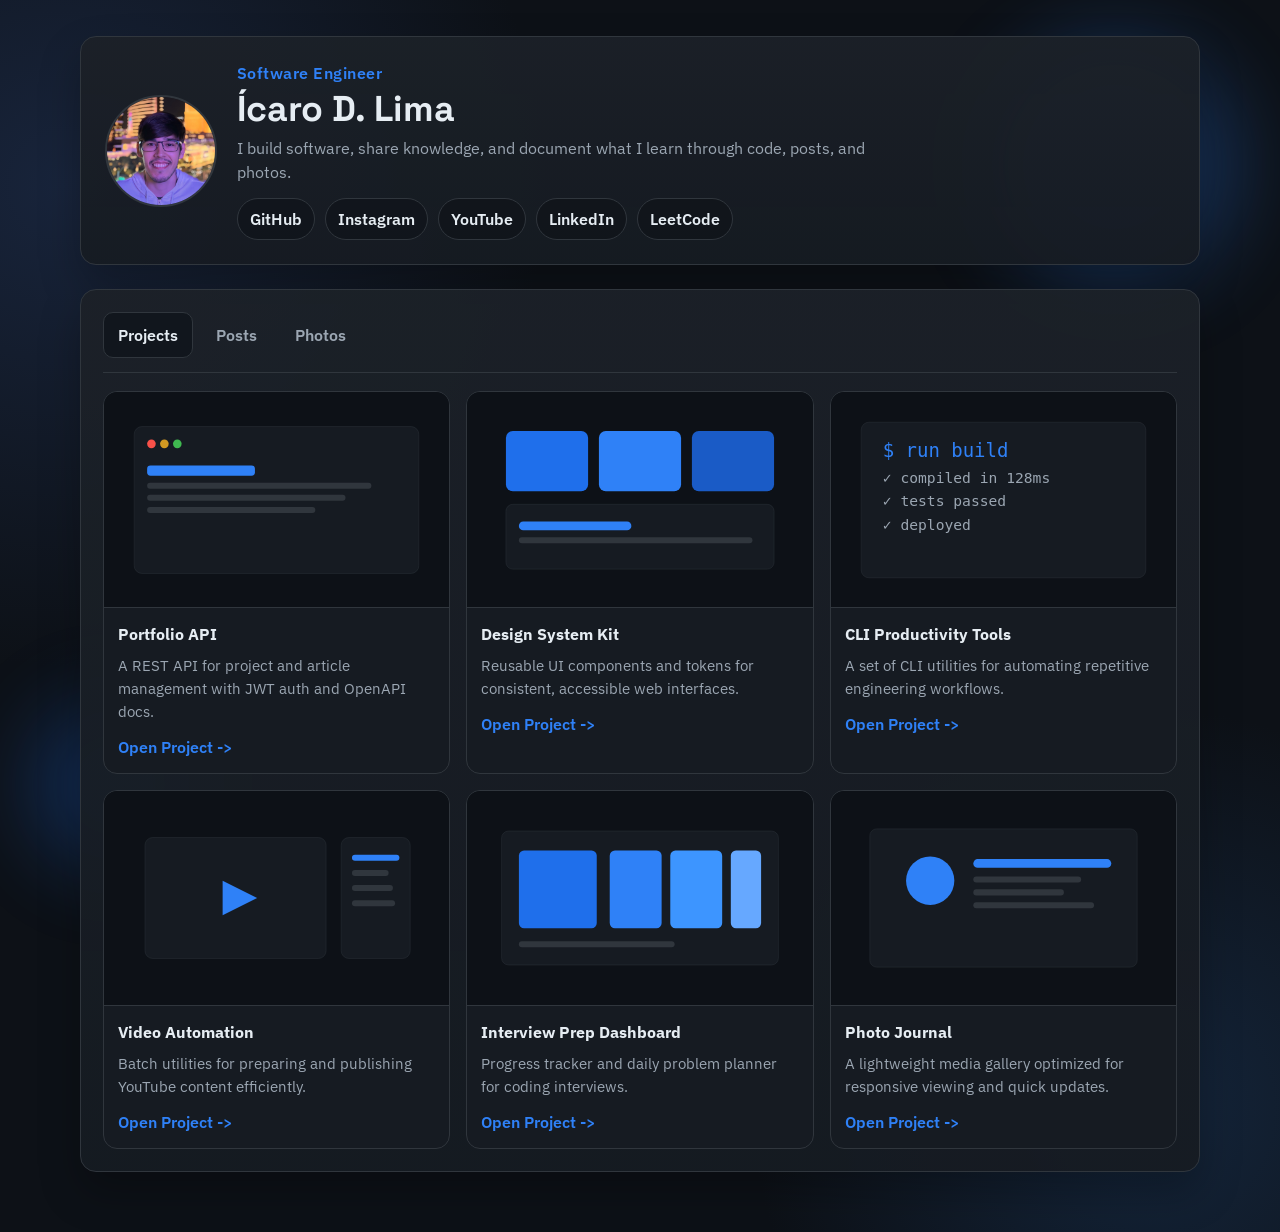
==== index.html @ 6a0c55c6 "Add personal site and GitHub Pages workflow" ====
<!doctype html>
<html lang="en">
  <head>
    <meta charset="UTF-8" />
    <meta name="viewport" content="width=device-width, initial-scale=1.0" />
    <title>Ícaro D. Lima</title>
    <meta
      name="description"
      content="Personal website of Ícaro D. Lima with projects, posts, and photos."
    />
    <link rel="preconnect" href="https://fonts.googleapis.com" />
    <link rel="preconnect" href="https://fonts.gstatic.com" crossorigin />
    <link
      href="https://fonts.googleapis.com/css2?family=IBM+Plex+Sans:wght@400;500;600;700&family=Space+Grotesk:wght@500;700&display=swap"
      rel="stylesheet"
    />
    <link rel="stylesheet" href="styles.css" />
  </head>
  <body>
    <div class="bg-orb orb-1" aria-hidden="true"></div>
    <div class="bg-orb orb-2" aria-hidden="true"></div>

    <main class="container">
      <section class="profile-card">
        <img
          class="profile-image"
          src="profile_picture.jpg"
          alt="Profile picture of Ícaro D. Lima"
        />
        <div class="profile-meta">
          <p class="profile-kicker">Software Engineer</p>
          <h1>Ícaro D. Lima</h1>
          <p class="profile-summary">
            I build software, share knowledge, and document what I learn through code, posts, and photos.
          </p>
          <nav class="social-links" aria-label="Social media links">
            <a href="https://github.com/icarodlima" target="_blank" rel="noreferrer">GitHub</a>
            <a href="https://www.instagram.com/icarodlima" target="_blank" rel="noreferrer">Instagram</a>
            <a href="https://www.youtube.com/@icarodlima" target="_blank" rel="noreferrer">YouTube</a>
            <a href="https://www.linkedin.com/in/icarodlima" target="_blank" rel="noreferrer">LinkedIn</a>
            <a href="https://leetcode.com/u/icarodlima" target="_blank" rel="noreferrer">LeetCode</a>
          </nav>
        </div>
      </section>

      <section class="content-card">
        <div class="tabs" role="tablist" aria-label="Website sections">
          <button class="tab active" role="tab" aria-selected="true" aria-controls="projects-panel" id="projects-tab" data-tab="projects-panel">
            Projects
          </button>
          <button class="tab" role="tab" aria-selected="false" aria-controls="posts-panel" id="posts-tab" data-tab="posts-panel">
            Posts
          </button>
          <button class="tab" role="tab" aria-selected="false" aria-controls="photos-panel" id="photos-tab" data-tab="photos-panel">
            Photos
          </button>
        </div>

        <section class="panel active" role="tabpanel" id="projects-panel" aria-labelledby="projects-tab">
          <div id="projects-grid" class="card-grid"></div>
        </section>

        <section class="panel" role="tabpanel" id="posts-panel" aria-labelledby="posts-tab" hidden>
          <div id="posts-list" class="post-list"></div>
        </section>

        <section class="panel" role="tabpanel" id="photos-panel" aria-labelledby="photos-tab" hidden>
          <div id="photos-grid" class="card-grid"></div>
        </section>
      </section>
    </main>

    <script src="script.js"></script>
  </body>
</html>
---- styles.css ----
:root {
  --bg: #0d1117;
  --bg-soft: #161b22;
  --surface: #1c2128;
  --surface-hover: #252c36;
  --text: #e6edf3;
  --muted: #9ba6b2;
  --border: #30363d;
  --accent: #2f81f7;
  --accent-soft: rgba(47, 129, 247, 0.2);
  --shadow: 0 20px 40px rgba(0, 0, 0, 0.25);
  --radius: 16px;
}

* {
  box-sizing: border-box;
}

html,
body {
  margin: 0;
  min-height: 100%;
}

body {
  font-family: "IBM Plex Sans", sans-serif;
  background: radial-gradient(circle at 5% 15%, #18243b, transparent 30%),
    radial-gradient(circle at 90% 90%, #14253b, transparent 25%),
    var(--bg);
  color: var(--text);
  line-height: 1.5;
}

.bg-orb {
  position: fixed;
  border-radius: 999px;
  pointer-events: none;
  filter: blur(42px);
  opacity: 0.28;
  z-index: 0;
  animation: float 8s ease-in-out infinite;
}

.orb-1 {
  width: 250px;
  height: 250px;
  background: #2f81f7;
  top: 40px;
  right: 40px;
}

.orb-2 {
  width: 170px;
  height: 170px;
  background: #1f6feb;
  bottom: 30px;
  left: 30px;
  animation-delay: 1.4s;
}

@keyframes float {
  0%,
  100% {
    transform: translateY(0);
  }
  50% {
    transform: translateY(-15px);
  }
}

.container {
  position: relative;
  z-index: 1;
  width: min(1120px, 92vw);
  margin: 36px auto 60px;
  display: grid;
  gap: 24px;
}

.profile-card,
.content-card {
  background: linear-gradient(180deg, rgba(28, 33, 40, 0.95), rgba(22, 27, 34, 0.94));
  border: 1px solid var(--border);
  border-radius: var(--radius);
  box-shadow: var(--shadow);
}

.profile-card {
  display: flex;
  gap: 20px;
  align-items: center;
  padding: 24px;
}

.profile-image {
  width: 112px;
  height: 112px;
  border-radius: 50%;
  border: 2px solid var(--border);
  object-fit: cover;
}

.profile-meta h1 {
  font-family: "Space Grotesk", sans-serif;
  margin: 0;
  font-size: clamp(1.8rem, 2.8vw, 2.3rem);
  line-height: 1.1;
}

.profile-kicker {
  margin: 0 0 4px;
  color: var(--accent);
  font-weight: 600;
  letter-spacing: 0.03em;
}

.profile-summary {
  margin: 8px 0 14px;
  color: var(--muted);
  max-width: 68ch;
}

.social-links {
  display: flex;
  flex-wrap: wrap;
  gap: 10px;
}

.social-links a {
  color: var(--text);
  text-decoration: none;
  font-weight: 600;
  border: 1px solid var(--border);
  border-radius: 999px;
  padding: 8px 12px;
  background: rgba(13, 17, 23, 0.55);
  transition: background 140ms ease, border-color 140ms ease, transform 140ms ease;
}

.social-links a:hover {
  background: var(--accent-soft);
  border-color: var(--accent);
  transform: translateY(-1px);
}

.content-card {
  padding: 22px;
}

.tabs {
  display: flex;
  flex-wrap: wrap;
  gap: 8px;
  margin-bottom: 18px;
  border-bottom: 1px solid var(--border);
  padding-bottom: 14px;
}

.tab {
  font: inherit;
  font-weight: 600;
  color: var(--muted);
  border: 1px solid transparent;
  border-radius: 10px;
  background: transparent;
  padding: 10px 14px;
  cursor: pointer;
  transition: color 140ms ease, background 140ms ease, border-color 140ms ease;
}

.tab:hover {
  color: var(--text);
  background: rgba(13, 17, 23, 0.5);
}

.tab.active {
  color: var(--text);
  border-color: var(--border);
  background: rgba(13, 17, 23, 0.65);
}

.card-grid {
  display: grid;
  grid-template-columns: repeat(3, minmax(0, 1fr));
  gap: 16px;
}

.card {
  border: 1px solid var(--border);
  border-radius: 14px;
  overflow: hidden;
  background: var(--bg-soft);
  display: flex;
  flex-direction: column;
}

.card-image {
  width: 100%;
  aspect-ratio: 16 / 10;
  object-fit: cover;
  border-bottom: 1px solid var(--border);
}

.card-body {
  padding: 14px;
}

.card-title {
  margin: 0 0 8px;
  font-size: 1rem;
}

.card-description {
  color: var(--muted);
  margin: 0;
  font-size: 0.95rem;
}

.card-link {
  margin-top: 12px;
  display: inline-flex;
  align-items: center;
  gap: 4px;
  color: var(--accent);
  text-decoration: none;
  font-weight: 600;
}

.card-link:hover {
  text-decoration: underline;
}

.post-list {
  display: grid;
  gap: 14px;
}

.post-card {
  border: 1px solid var(--border);
  border-radius: 14px;
  padding: 16px;
  background: var(--bg-soft);
}

.post-card h1,
.post-card h2,
.post-card h3,
.post-card h4 {
  margin-top: 0;
}

.post-card p,
.post-card ul,
.post-card ol {
  color: var(--muted);
}

.post-card code {
  background: rgba(110, 118, 129, 0.2);
  border: 1px solid var(--border);
  border-radius: 6px;
  padding: 1px 6px;
  color: #c9d1d9;
}

.post-card pre {
  background: #0b0f14;
  border: 1px solid var(--border);
  border-radius: 8px;
  overflow-x: auto;
  padding: 10px;
}

.post-card a {
  color: var(--accent);
}

@media (max-width: 960px) {
  .card-grid {
    grid-template-columns: repeat(2, minmax(0, 1fr));
  }
}

@media (max-width: 700px) {
  .container {
    margin: 20px auto 40px;
    width: min(1100px, 94vw);
  }

  .profile-card {
    flex-direction: column;
    text-align: center;
  }

  .profile-summary {
    margin-inline: auto;
  }

  .social-links {
    justify-content: center;
  }

  .card-grid {
    grid-template-columns: 1fr;
  }
}
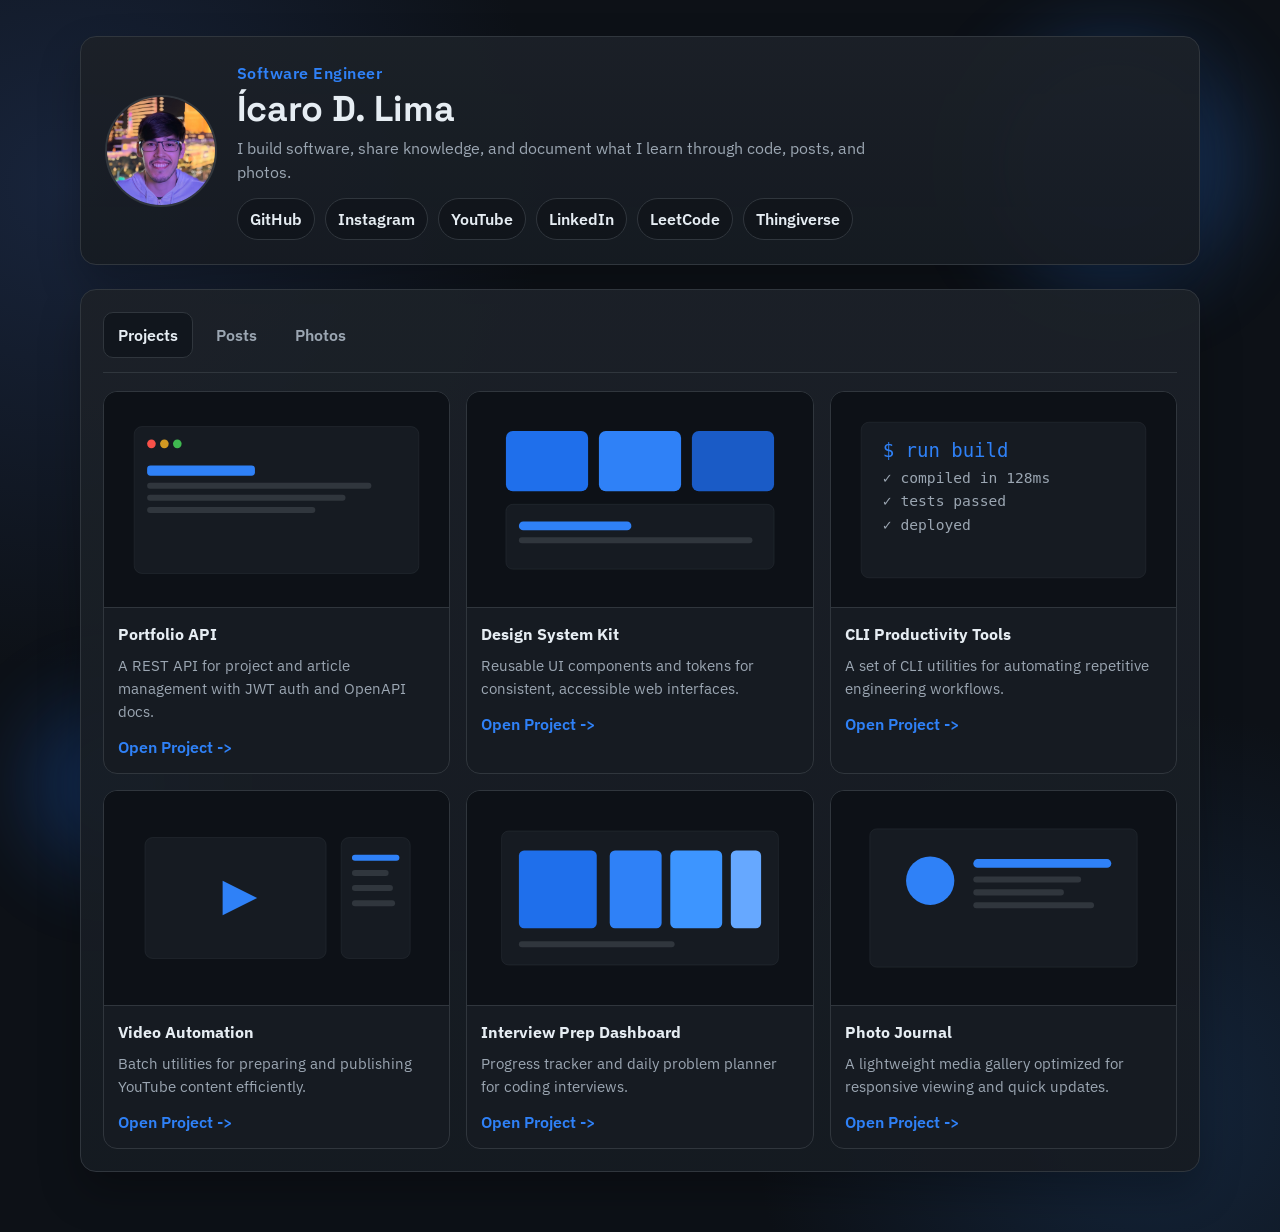
==== commit f3d0fc1b: "Update social handles and add content editing guide" ====
--- a/index.html
+++ b/index.html
@@ -34,11 +34,12 @@
             I build software, share knowledge, and document what I learn through code, posts, and photos.
           </p>
           <nav class="social-links" aria-label="Social media links">
-            <a href="https://github.com/icarodlima" target="_blank" rel="noreferrer">GitHub</a>
+            <a href="https://github.com/Icaro-Lima" target="_blank" rel="noreferrer">GitHub</a>
             <a href="https://www.instagram.com/icarodlima" target="_blank" rel="noreferrer">Instagram</a>
             <a href="https://www.youtube.com/@icarodlima" target="_blank" rel="noreferrer">YouTube</a>
-            <a href="https://www.linkedin.com/in/icarodlima" target="_blank" rel="noreferrer">LinkedIn</a>
-            <a href="https://leetcode.com/u/icarodlima" target="_blank" rel="noreferrer">LeetCode</a>
+            <a href="https://www.linkedin.com/in/icaro-lima" target="_blank" rel="noreferrer">LinkedIn</a>
+            <a href="https://leetcode.com/u/IcaroDLima" target="_blank" rel="noreferrer">LeetCode</a>
+            <a href="https://www.thingiverse.com/icarodlima" target="_blank" rel="noreferrer">Thingiverse</a>
           </nav>
         </div>
       </section>
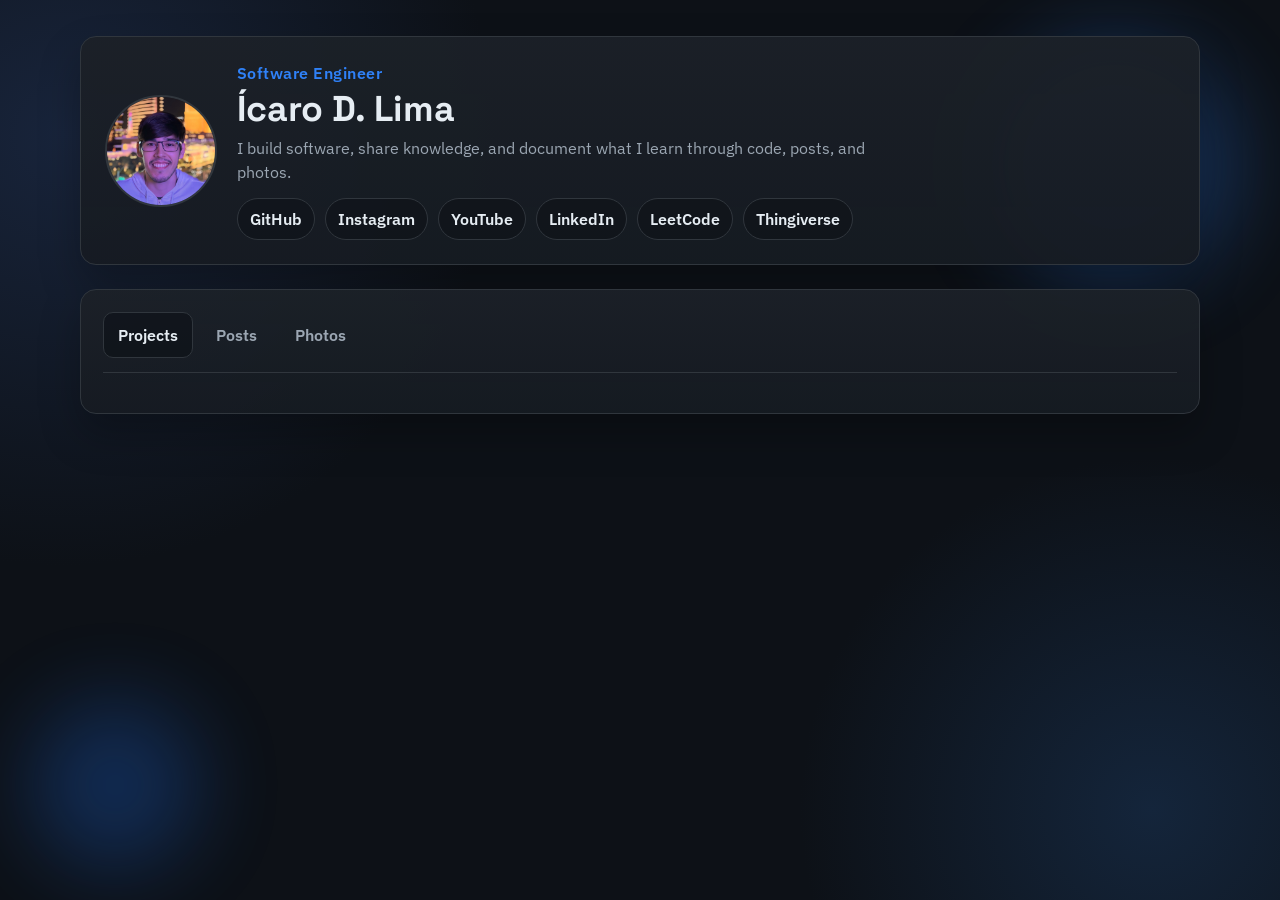
==== commit 20db62dd: "Add dedicated project pages with markdown details" ====
--- a/index.html
+++ b/index.html
@@ -71,6 +71,7 @@
       </section>
     </main>
 
+    <script src="projects-data.js"></script>
     <script src="script.js"></script>
   </body>
 </html>
--- a/styles.css
+++ b/styles.css
@@ -194,6 +194,22 @@
   flex-direction: column;
 }
 
+.card-anchor {
+  color: inherit;
+  text-decoration: none;
+  display: block;
+}
+
+.card-anchor .card {
+  transition: transform 140ms ease, border-color 140ms ease, background 140ms ease;
+}
+
+.card-anchor:hover .card {
+  transform: translateY(-2px);
+  border-color: var(--accent);
+  background: var(--surface-hover);
+}
+
 .card-image {
   width: 100%;
   aspect-ratio: 16 / 10;
@@ -201,6 +217,11 @@
   border-bottom: 1px solid var(--border);
 }
 
+.card-image.fit-contain {
+  object-fit: contain;
+  background: #0d1117;
+}
+
 .card-body {
   padding: 14px;
 }
@@ -210,24 +231,19 @@
   font-size: 1rem;
 }
 
+.card-date,
+.post-date {
+  margin: 0 0 8px;
+  color: var(--muted);
+  font-size: 0.82rem;
+  font-weight: 600;
+  letter-spacing: 0.02em;
+}
+
 .card-description {
   color: var(--muted);
   margin: 0;
   font-size: 0.95rem;
-}
-
-.card-link {
-  margin-top: 12px;
-  display: inline-flex;
-  align-items: center;
-  gap: 4px;
-  color: var(--accent);
-  text-decoration: none;
-  font-weight: 600;
-}
-
-.card-link:hover {
-  text-decoration: underline;
 }
 
 .post-list {
@@ -275,6 +291,72 @@
   color: var(--accent);
 }
 
+.project-page {
+  width: min(920px, 92vw);
+}
+
+.back-link {
+  display: inline-block;
+  margin-bottom: 16px;
+  color: var(--accent);
+  text-decoration: none;
+  font-weight: 600;
+}
+
+.back-link:hover {
+  text-decoration: underline;
+}
+
+.project-detail-card {
+  border: 1px solid var(--border);
+  border-radius: 14px;
+  background: var(--bg-soft);
+  overflow: hidden;
+}
+
+.project-hero {
+  width: 100%;
+  aspect-ratio: 16 / 8;
+  object-fit: cover;
+  border-bottom: 1px solid var(--border);
+}
+
+.project-hero.fit-contain {
+  object-fit: contain;
+  background: #0d1117;
+}
+
+.project-detail-body {
+  padding: 18px;
+}
+
+.project-detail-title {
+  margin: 0 0 10px;
+  font-family: "Space Grotesk", sans-serif;
+}
+
+.project-meta-item {
+  margin: 0 0 8px;
+  color: var(--muted);
+}
+
+.project-markdown h1,
+.project-markdown h2,
+.project-markdown h3,
+.project-markdown h4 {
+  margin-top: 18px;
+}
+
+.project-markdown p,
+.project-markdown ul,
+.project-markdown ol {
+  color: var(--muted);
+}
+
+.project-markdown a {
+  color: var(--accent);
+}
+
 @media (max-width: 960px) {
   .card-grid {
     grid-template-columns: repeat(2, minmax(0, 1fr));
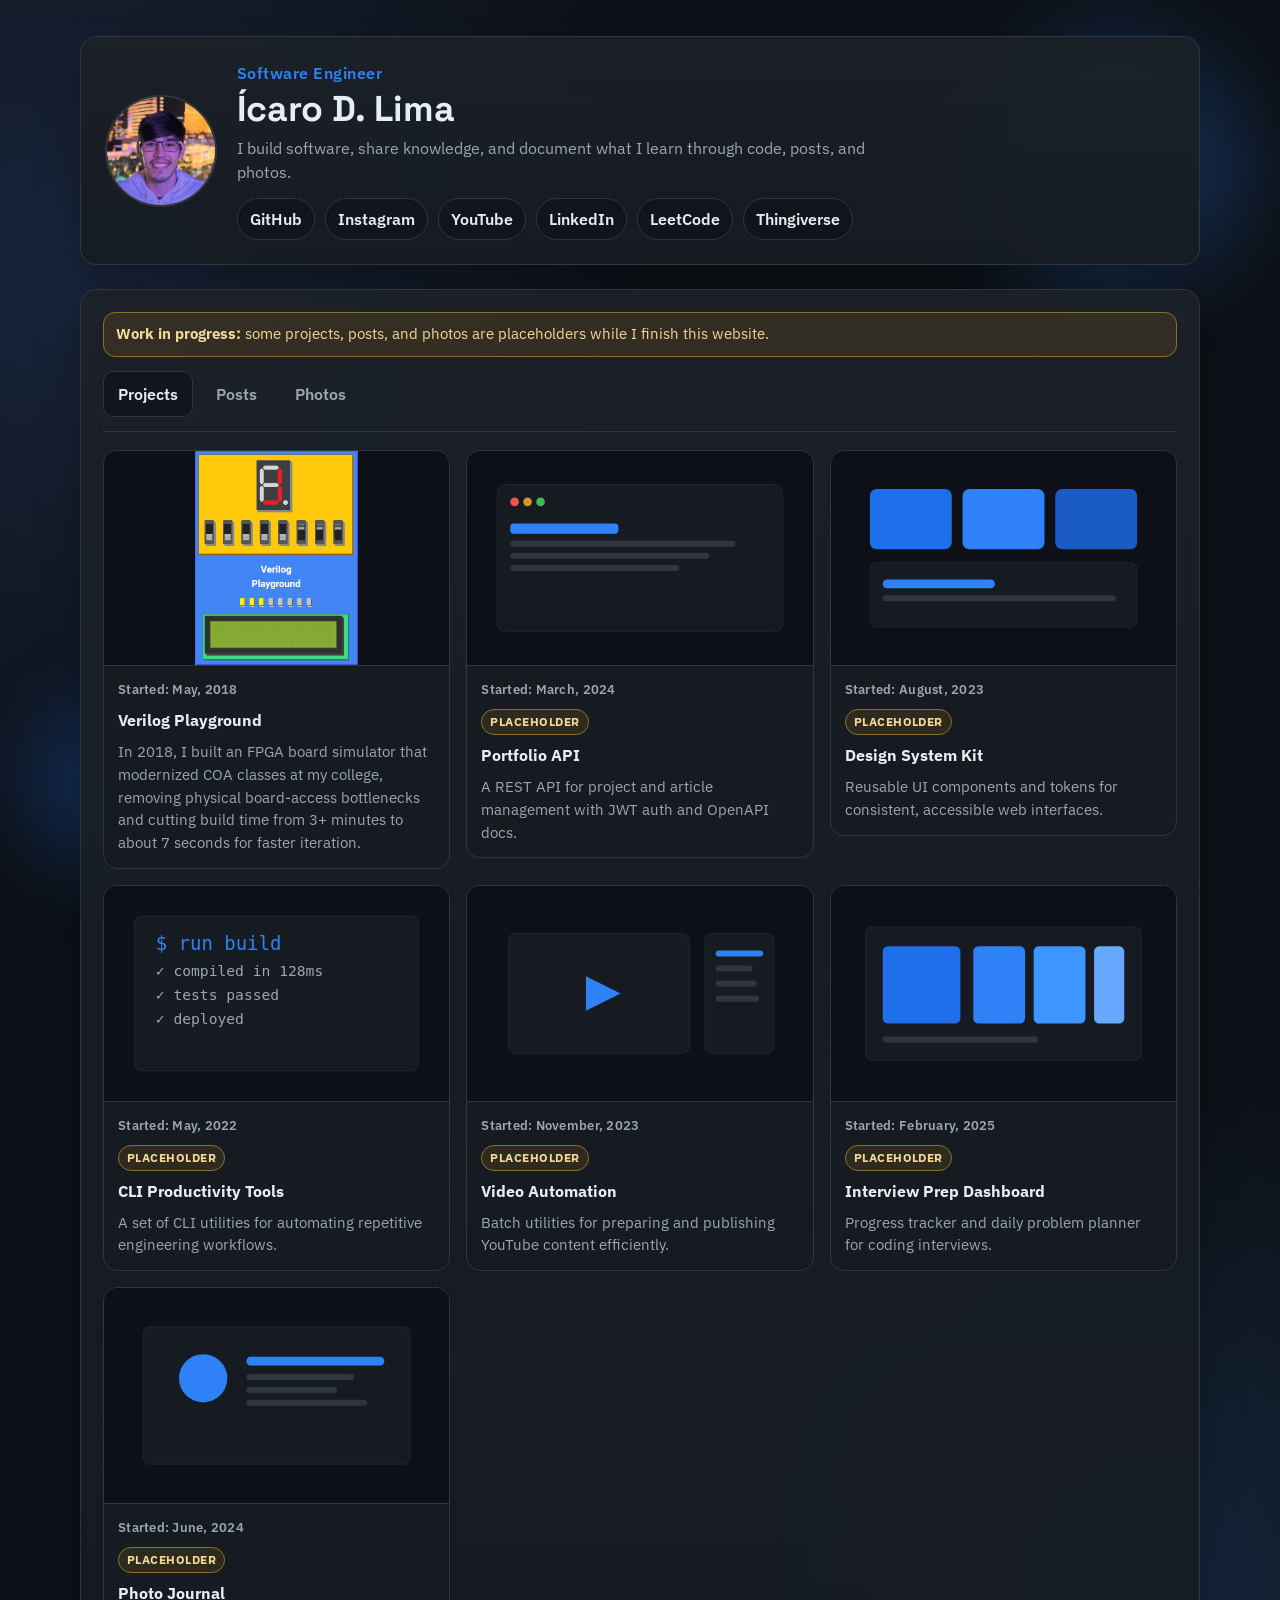
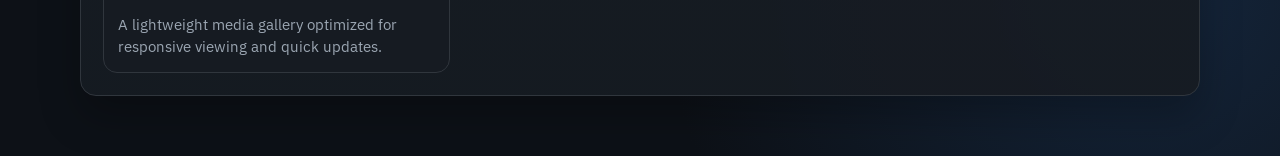
==== commit 9743c246: "Add clear WIP and placeholder indicators" ====
--- a/index.html
+++ b/index.html
@@ -45,6 +45,9 @@
       </section>
 
       <section class="content-card">
+        <div class="wip-banner" role="note" aria-live="polite">
+          <strong>Work in progress:</strong> some projects, posts, and photos are placeholders while I finish this website.
+        </div>
         <div class="tabs" role="tablist" aria-label="Website sections">
           <button class="tab active" role="tab" aria-selected="true" aria-controls="projects-panel" id="projects-tab" data-tab="projects-panel">
             Projects
--- a/styles.css
+++ b/styles.css
@@ -147,6 +147,16 @@
   padding: 22px;
 }
 
+.wip-banner {
+  border: 1px solid #8b6f2f;
+  background: rgba(187, 128, 9, 0.15);
+  color: #f3d898;
+  border-radius: 12px;
+  padding: 10px 12px;
+  margin-bottom: 14px;
+  font-size: 0.92rem;
+}
+
 .tabs {
   display: flex;
   flex-wrap: wrap;
@@ -240,6 +250,20 @@
   letter-spacing: 0.02em;
 }
 
+.content-tag {
+  display: inline-block;
+  margin: 0 0 8px;
+  padding: 3px 8px;
+  border-radius: 999px;
+  border: 1px solid #8b6f2f;
+  background: rgba(187, 128, 9, 0.15);
+  color: #f3d898;
+  font-size: 0.75rem;
+  font-weight: 700;
+  text-transform: uppercase;
+  letter-spacing: 0.04em;
+}
+
 .card-description {
   color: var(--muted);
   margin: 0;
